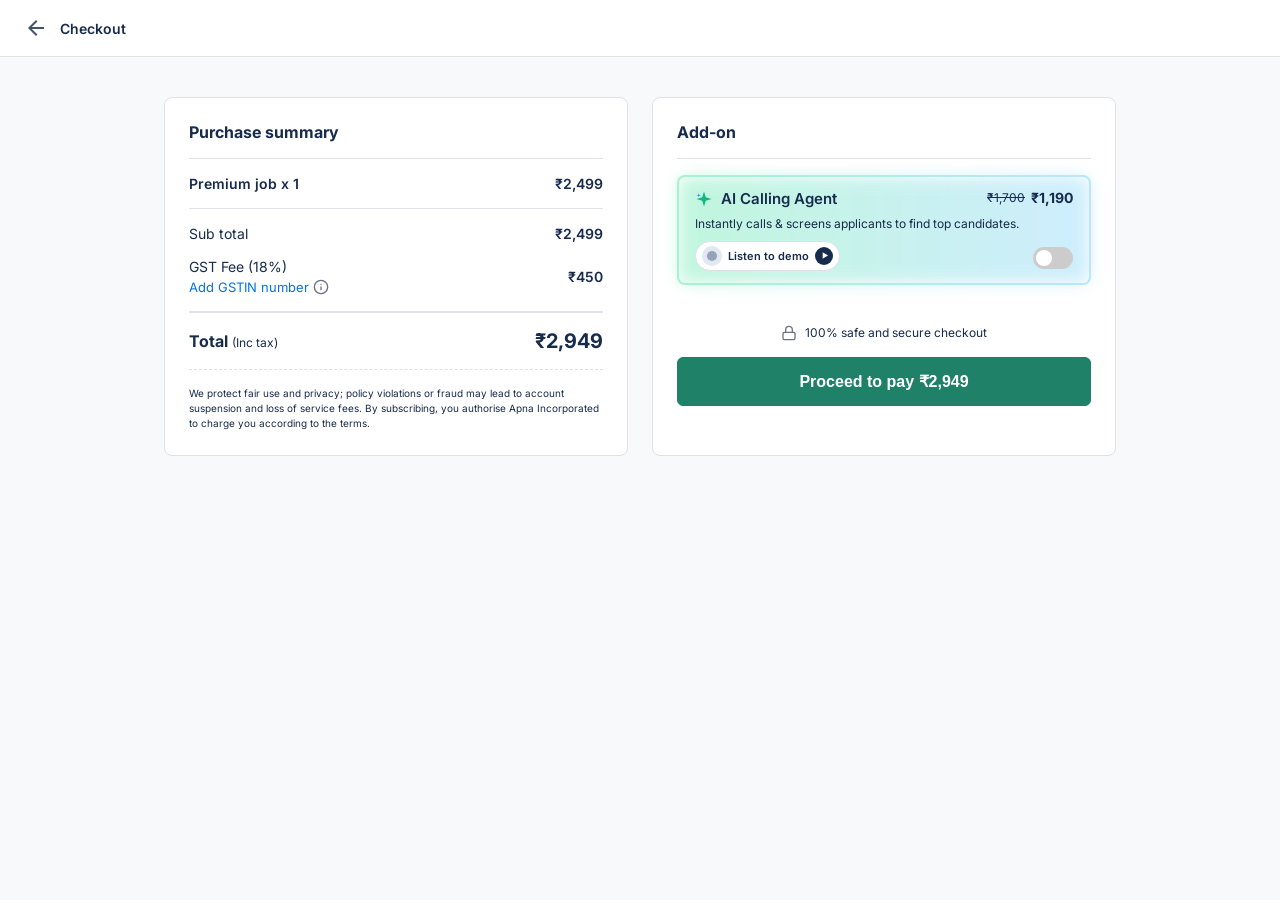
==== checkout.html @ 1deb3664 "Initial commit" ====
<!DOCTYPE html>
<html lang="en">
<head>
  <meta charset="UTF-8">
  <meta name="viewport" content="width=device-width, initial-scale=1.0">
  <title>Checkout | Apna</title>
  <link rel="stylesheet" href="style.css">
  <link href="https://fonts.googleapis.com/css2?family=Inter:wght@400;500;600;700&display=swap" rel="stylesheet">
</head>
<body class="bg-light">

  <!-- Minimal Top Navigation -->
  <nav class="top-nav minimal-nav">
    <div class="nav-left">
      <a href="index.html" class="back-link-minimal">
        <svg width="24" height="24" viewBox="0 0 24 24" fill="none" xmlns="http://www.w3.org/2000/svg">
          <path d="M20 11H7.83L13.42 5.41L12 4L4 12L12 20L13.41 18.59L7.83 13H20V11Z" fill="#42526E"/>
        </svg>
        <span class="nav-checkout-title">Checkout</span>
      </a>
    </div>
  </nav>

  <!-- Main Checkout Container -->
  <div class="checkout-wrapper">
    
    <div class="checkout-grid new-layout single-job-checkout">
      
      <!-- LEFT COLUMN: Purchase Summary -->
      <div class="checkout-left">
        <div class="purchase-summary-card">
          <h2 class="card-section-title">Purchase summary</h2>

          <div class="divider"></div>
          
          <div class="summary-content">
            <div class="line-item">
              <span id="summary-plan-name" class="bold-text">Premium job x 1</span>
              <span id="summary-plan-price" class="bold-text">₹2,499</span>
            </div>

            <div class="line-item hidden" id="summary-ai-addon">
              <span class="bold-text">AI Calling Agent</span>
              <span class="bold-text">₹1,190</span>
            </div>
            
            <div class="divider"></div>
            
            <div class="line-item">
              <span class="gray-text">Sub total</span>
              <span id="summary-subtotal" class="bold-text">₹2,499</span>
            </div>
            
            <div class="line-item tax-row">
              <div class="tax-label-col">
                <span class="gray-text">GST Fee (18%)</span>
                <div class="gst-link-row">
                  <a href="#" class="add-gst-link">Add GSTIN number</a>
                  <svg width="16" height="16" viewBox="0 0 24 24" fill="none" xmlns="http://www.w3.org/2000/svg">
                    <path d="M12 22C17.5228 22 22 17.5228 22 12C22 6.47715 17.5228 2 12 2C6.47715 2 2 6.47715 2 12C2 17.5228 6.47715 22 12 22Z" stroke="#6B7280" stroke-width="2" stroke-linecap="round" stroke-linejoin="round"/>
                    <path d="M12 16V12" stroke="#6B7280" stroke-width="2" stroke-linecap="round" stroke-linejoin="round"/>
                    <path d="M12 8H12.01" stroke="#6B7280" stroke-width="2" stroke-linecap="round" stroke-linejoin="round"/>
                  </svg>
                </div>
              </div>
              <span id="summary-tax" class="bold-text">₹450</span>
            </div>
            
            <div class="divider thick"></div>
            
            <div class="line-item total-row">
              <div class="total-label">Total <span class="inc-tax">(Inc tax)</span></div>
              <span id="summary-total" class="total-price">₹2,949</span>
            </div>
            
            <p class="disclaimer summary-disclaimer">
              We protect fair use and privacy; policy violations or fraud may lead to account suspension and loss of service fees. By subscribing, you authorise Apna Incorporated to charge you according to the terms.
            </p>
          </div>
        </div>
      </div>

      <!-- RIGHT COLUMN: Select Add-on -->
      <div class="checkout-right">
        <div class="addon-section-card">
          <h2 class="card-section-title">Add-on</h2>
          
          <div class="divider"></div>
          
          <!-- AI Add-on Box inside right column -->
          <div class="ai-addon-card" id="ai-addon-box">
            <!-- Row 1: Title & Price -->
            <div class="addon-top-row">
              <div class="addon-title-left">
                <svg width="18" height="18" viewBox="0 0 24 24" fill="none" xmlns="http://www.w3.org/2000/svg">
                  <path d="M12 2L14.4 9.6L22 12L14.4 14.4L12 22L9.6 14.4L2 12L9.6 9.6L12 2Z" fill="#10b981"/>
                  <path d="M5 4L5.6 6.4L8 7L5.6 7.6L5 10L4.4 7.6L2 7L4.4 6.4L5 4Z" fill="#3b82f6"/>
                </svg>
                <h3>AI Calling Agent</h3>
              </div>
              <div class="addon-price-block">
                <span class="addon-old-price">₹1,700</span>
                <span class="addon-price">₹1,190</span>
              </div>
            </div>

            <!-- Row 2: Description -->
            <p class="addon-desc">Instantly calls & screens applicants to find top candidates.</p>

            <!-- Row 3: Chips & Toggle Switch -->
            <div class="addon-bottom-row">
              <div class="audio-previews compact-previews">
                <div class="audio-pill">
                  <div class="audio-avatar">
                    <div class="avatar-circle"></div>
                  </div>
                  <div class="audio-info">
                    <div class="audio-lang">Listen to demo</div>
                  </div>
                  <div class="play-btn-mock">▶</div>
                </div>
              </div>
              
              <div class="addon-toggle">
                <label class="switch">
                  <input type="checkbox" id="ai-toggle-btn" onchange="toggleAIAddon()">
                  <span class="slider round"></span>
                </label>
              </div>
            </div>
          </div>

          <div class="secure-checkout">
            <svg width="16" height="16" viewBox="0 0 24 24" fill="none" xmlns="http://www.w3.org/2000/svg">
              <path d="M19 11H5C3.89543 11 3 11.8954 3 13V20C3 21.1046 3.89543 22 5 22H19C20.1046 22 21 21.1046 21 20V13C21 11.8954 20.1046 11 19 11Z" stroke="#6B7280" stroke-width="2" stroke-linecap="round" stroke-linejoin="round"/>
              <path d="M7 11V7C7 5.67392 7.52678 4.40215 8.46447 3.46447C9.40215 2.52678 10.6739 2 12 2C13.3261 2 14.5979 2.52678 15.5355 3.46447C16.4732 4.40215 17 5.67392 17 7V11" stroke="#6B7280" stroke-width="2" stroke-linecap="round" stroke-linejoin="round"/>
            </svg>
            100% safe and secure checkout
          </div>

          <button class="btn primary proceed-btn" id="proceed-btn">Proceed to pay ₹2,949</button>

        </div>
      </div>
    </div>

    <!-- Monthly Checkout Grid (Hidden by Default) -->
    <div class="checkout-grid new-layout monthly-checkout" style="display: none;">
      <!-- LEFT COLUMN -->
      <div class="checkout-left">
        <div class="purchase-summary-card">
          <div class="summary-header-monthly" style="display: flex; justify-content: space-between; align-items: center; margin-bottom: 16px;">
            <h2 class="card-section-title" style="margin-bottom: 0; padding-bottom: 0; border: none;">Purchase summary</h2>
          </div>

          <div class="divider" style="margin-top: 0;"></div>
          
          <div class="line-item monthly-plan-name" style="align-items: flex-start; margin-bottom: 16px;">
            <div class="plan-desc" style="display: flex; flex-direction: column; gap: 4px;">
              <span class="plan-title" style="font-weight: 600; color: var(--neutral-800);">Monthly plan</span>
              <span class="plan-subtext" style="font-size: 12px; color: var(--neutral-600);">(<span class="bold">1 active</span> job slot + <span class="bold">200 Database</span> credits for 30 days)</span>
            </div>
            <span class="item-price" id="monthly-base-price">₹2,499</span>
          </div>

          <div class="line-item discount-row" id="monthly-discount-row">
            <span style="color: var(--neutral-600);">Auto pay discount (5%)</span>
            <span class="item-price discount-val" id="monthly-discount-val" style="color: var(--core-green);"></span>
          </div>

          <div class="divider" style="margin: 16px 0;"></div>

          <div class="line-item">
            <span>Sub total</span>
            <span class="item-price" id="monthly-subtotal"></span>
          </div>

          <div class="line-item tax-row" style="margin-bottom: 4px;">
            <span>GST Fee (18%)</span>
            <span class="item-price" id="monthly-tax"></span>
          </div>
          <div class="gst-link">
            <a href="#">Add GSTIN number</a>
            <svg width="14" height="14" viewBox="0 0 24 24" fill="none" xmlns="http://www.w3.org/2000/svg">
              <path d="M12 22C17.5228 22 22 17.5228 22 12C22 6.47715 17.5228 2 12 2C6.47715 2 2 6.47715 2 12C2 17.5228 6.47715 22 12 22Z" stroke="#6B7280" stroke-width="2"/>
              <path d="M12 16V12M12 8H12.01" stroke="#6B7280" stroke-width="2" stroke-linecap="round"/>
            </svg>
          </div>

          <div class="divider"></div>

          <div class="line-item total-row">
            <span class="total-label">Total <span class="inc-tax">(Inc tax)</span></span>
            <span class="total-price" id="monthly-total"></span>
          </div>
          
          <p class="disclaimer summary-disclaimer text-center" style="font-size: 10px; color: var(--neutral-600);">
            We protect fair use and privacy; policy violations or fraud may lead to account suspension and loss of service fees. By subscribing, you authorise Apna Incorporated to charge you according to the terms.
          </p>

        </div>
      </div>

      <!-- RIGHT COLUMN -->
      <div class="checkout-right">
        <div class="addon-section-card">
          <h2 class="card-section-title">Select payment mode</h2>
          <div class="divider"></div>
          
          <div class="payment-mode-options" style="display: flex; flex-direction: column; gap: 12px;">
            <!-- Auto Pay Option -->
            <label class="payment-option" id="option-autopay" style="border: 1px solid var(--core-green); border-radius: 8px; padding: 12px 16px; display: flex; align-items: center; justify-content: space-between; cursor: pointer; background-color: #F8FCFA;">
              <div class="option-content">
                <div class="option-header" style="display: flex; align-items: center; gap: 8px; margin-bottom: 4px;">
                  <span class="option-title" style="display: flex; align-items: center; gap: 6px; font-weight: 600; font-size: 14px; color: var(--neutral-800);">
                    <svg width="16" height="16" viewBox="0 0 24 24" fill="none" stroke="currentColor" stroke-width="2"><path d="M3 12a9 9 0 1 0 9-9 9.75 9.75 0 0 0-6.74 2.74L3 8"/><path d="M3 3v5h5"/></svg>
                    Auto pay
                  </span>
                  <span class="badge green" style="background-color: var(--core-green); color: white; padding: 2px 8px; border-radius: 12px; font-size: 10px; font-weight: 600; display: flex; align-items: center; gap: 4px;">
                    <svg width="10" height="10" viewBox="0 0 24 24" fill="none" stroke="currentColor" stroke-width="2"><path d="M12 2l3.09 6.26L22 9.27l-5 4.87 1.18 6.88L12 17.77l-6.18 3.25L7 14.14 2 9.27l6.91-1.01L12 2z"/></svg>
                    Extra 5% off
                  </span>
                </div>
                <div class="option-subtext" style="font-size: 12px; color: var(--neutral-500);">Uninterrupted hiring</div>
              </div>
              <input type="radio" name="payment-mode" value="autopay" checked onchange="updateMonthlyTotals()" style="width: 20px; height: 20px; accent-color: var(--core-green);">
            </label>

            <!-- One Time Option -->
            <label class="payment-option" id="option-onetime" style="border: 1px solid var(--neutral-200); border-radius: 8px; padding: 12px 16px; display: flex; align-items: center; justify-content: space-between; cursor: pointer;">
              <div class="option-content">
                <div class="option-header" style="margin-bottom: 4px;">
                  <span class="option-title" style="display: flex; align-items: center; gap: 6px; font-weight: 600; font-size: 14px; color: var(--neutral-800);">
                    <span style="font-family: monospace; font-size: 14px;">₹</span> One-time
                  </span>
                </div>
                <div class="option-subtext" style="font-size: 12px; color: var(--neutral-500);">Expires after 30 days</div>
              </div>
              <input type="radio" name="payment-mode" value="onetime" onchange="updateMonthlyTotals()" style="width: 20px; height: 20px; accent-color: var(--core-green);">
            </label>
          </div>

          <div class="secure-checkout">
            <svg width="16" height="16" viewBox="0 0 24 24" fill="none" xmlns="http://www.w3.org/2000/svg">
              <path d="M19 11H5C3.89543 11 3 11.8954 3 13V20C3 21.1046 3.89543 22 5 22H19C20.1046 22 21 21.1046 21 20V13C21 11.8954 20.1046 11 19 11Z" stroke="#6B7280" stroke-width="2" stroke-linecap="round" stroke-linejoin="round"/>
              <path d="M7 11V7C7 5.67392 7.52678 4.40215 8.46447 3.46447C9.40215 2.52678 10.6739 2 12 2C13.3261 2 14.5979 2.52678 15.5355 3.46447C16.4732 4.40215 17 5.67392 17 7V11" stroke="#6B7280" stroke-width="2" stroke-linecap="round" stroke-linejoin="round"/>
            </svg>
            100% safe and secure checkout
          </div>

          <button class="btn primary proceed-btn" id="monthly-proceed-btn">Subscribe ₹2,802 /month</button>

          <!-- Auto Renew Box -->
          <div class="auto-renew-box" id="monthly-autorenew-box">
            <div style="border-top: 1px dashed var(--neutral-200); margin: 16px 0 20px;"></div>
            <p class="renew-text" style="font-size: 11px; color: var(--neutral-600); margin-bottom: 16px; text-align: center;">
              Your plan will automatically renew on <span id="renew-date" class="bold" style="color: var(--neutral-800);"></span><br> for <span class="bold" id="renew-amount" style="color: var(--neutral-800);"></span> /month (inc. GST)
            </p>
            <div class="renew-icons" style="display: flex; justify-content: center; gap: 16px; font-size: 10px; color: var(--neutral-500);">
              <div class="renew-icon-item" style="display: flex; align-items: center; gap: 4px;">
                <svg width="12" height="12" viewBox="0 0 24 24" fill="none" stroke="currentColor" stroke-width="2"><path d="M3 12a9 9 0 1 0 9-9 9.75 9.75 0 0 0-6.74 2.74L3 8"/><path d="M3 3v5h5"/></svg>
                Auto-renew
              </div>
              <div class="renew-icon-item" style="display: flex; align-items: center; gap: 4px;">
                <svg width="12" height="12" viewBox="0 0 24 24" fill="none" stroke="currentColor" stroke-width="2"><path d="M4 4h16c1.1 0 2 .9 2 2v12c0 1.1-.9 2-2 2H4c-1.1 0-2-.9-2-2V6c0-1.1.9-2 2-2z"/><polyline points="22,6 12,13 2,6"/></svg>
                Renewal reminder
              </div>
              <div class="renew-icon-item" style="display: flex; align-items: center; gap: 4px;">
                <svg width="12" height="12" viewBox="0 0 24 24" fill="none" stroke="currentColor" stroke-width="2"><circle cx="12" cy="12" r="10"/><line x1="4.93" y1="4.93" x2="19.07" y2="19.07"/></svg>
                Stop or cancel anytime
              </div>
            </div>
          </div>
        </div>
      </div>
    </div>

  </div>

  <script src="checkout.js"></script>
</body>
</html>
---- style.css ----
@import url('https://fonts.googleapis.com/css2?family=Inter:wght@400;600;700&display=swap');

:root {
  /* Colors */
  --neutral-800: #172B4D;
  --neutral-700: #42526E;
  --neutral-400: #B3BAC5;
  --neutral-300: #C1C7D0;
  --neutral-200: #DFE1E6;
  --neutral-000: #FFFFFF;
  --surface-disabled: #F4F2F6;
  --core-green: #1F8268;
  --green-100: #BDE9DD;
  --blue-500: #0074E8;
  --font-family: 'Inter', sans-serif;
}

* {
  box-sizing: border-box;
  margin: 0;
  padding: 0;
}

body {
  font-family: var(--font-family);
  background-color: #F8F9FA;
  display: flex;
  flex-direction: column;
  align-items: center;
  min-height: 100vh;
  color: var(--neutral-800);
}

.container {
  max-width: 1440px;
  width: 100%;
  padding: 24px;
}

.header {
  font-size: 20px;
  font-weight: 600;
  margin-bottom: 24px;
}

.plan-section {
  display: flex;
  gap: 16px;
  align-items: stretch;
}

/* Base Wrapper Styles (Applies to both Single Job & Monthly) */
.wrapper-box {
  border-radius: 12px;
  display: flex;
  flex-direction: column;
  position: relative;
  overflow: hidden;
}

.wrapper-header {
  height: 44px;
  display: flex;
  align-items: center;
  padding: 0 16px;
  flex-shrink: 0;
}

.wrapper-body {
  flex: 1;
  display: flex;
  padding: 0 8px 8px 8px; /* 8px padding around the cards at the bottom/sides */
}

/* Single Jobs Specifics */
.single-jobs-wrapper {
  flex: 3;
  border: 1px solid var(--green-100);
  background: url('assets/bg-graphic.png') no-repeat center center;
  background-size: cover;
  background-color: #EAF7F3; /* Fallback light green */
}

.single-jobs-header {
  gap: 8px;
  font-size: 14px;
  font-weight: 600;
}

.single-jobs-header img {
  width: 20px;
  height: 20px;
}

.single-jobs-cards {
  display: flex;
  gap: 8px; /* Gap between the 3 cards */
  width: 100%;
}

/* Monthly Plan Specifics */
.monthly-wrapper {
  flex: 1;
  background: linear-gradient(180deg, #15101F 0%, #0E0A18 40%, #07050C 100%);
  box-shadow: 0 10px 30px rgba(0,0,0,0.1);
}

.monthly-header {
  padding-left: 12px;
}
.monthly-header img {
  height: 20px;
}

/* The White Card */
.card {
  flex: 1;
  background-color: var(--neutral-000);
  border-radius: 8px;
  padding: 24px 16px 16px;
  display: flex;
  flex-direction: column;
  position: relative;
  transition: transform 0.2s, box-shadow 0.2s;
}

/* Card Borders */
.card.bordered {
  border: 1px solid var(--neutral-200);
}
.card.premium {
  border: 2px solid var(--core-green);
}

/* Card Content */
.card-title {
  font-size: 16px;
  font-weight: 600;
  margin-bottom: 8px;
}

.card-price {
  font-size: 28px;
  font-weight: 600;
  line-height: 36px;
  margin-bottom: 16px;
  display: flex;
  align-items: baseline;
}

.card-price .asterisk {
  font-size: 18px;
}

.monthly-price-suffix {
  font-size: 12px;
  font-weight: 400;
  color: #5e6c84;
  margin-left: 4px;
}

/* Buttons */
.btn {
  width: 100%;
  padding: 10px 24px;
  border-radius: 8px;
  font-size: 14px;
  font-weight: 600;
  text-align: center;
  cursor: pointer;
  margin-bottom: 24px;
  border: 1px solid var(--neutral-400);
  background-color: transparent;
  color: var(--neutral-800);
  transition: all 0.2s;
}

.btn:hover {
  background-color: #f4f5f7;
}

.card.premium .btn {
  background-color: var(--core-green);
  border-color: var(--core-green);
  color: var(--neutral-000);
}

.card.premium .btn:hover {
  background-color: #176852;
}

.btn.primary {
  background-color: var(--core-green);
  border-color: var(--core-green);
  color: var(--neutral-000);
}
.btn.primary:hover {
  background-color: #176852;
}

/* Features List */
.features {
  list-style: none;
  display: flex;
  flex-direction: column;
  gap: 12px;
  flex: 1;
  padding-top: 24px;
  border-top: 1px solid var(--neutral-200);
}

.feature {
  display: flex;
  align-items: flex-start;
  gap: 12px;
  font-size: 14px;
  line-height: 20px;
  color: var(--neutral-700);
}

.feature.disabled {
  color: var(--neutral-400);
}

.feature img.icon {
  width: 20px;
  height: 20px;
  flex-shrink: 0;
}

.feature-text {
  display: flex;
  align-items: center;
  gap: 4px;
  flex-wrap: wrap;
}
.feature-text img.inline-icon {
  width: 14px;
  height: 14px;
}
.feature-text .bold {
  font-weight: 600;
}
.feature-text .italic {
  font-style: italic;
}

/* Monthly specifics */
.note {
  font-size: 14px;
  color: var(--neutral-700);
  border-top: 1px solid var(--surface-disabled);
  padding-top: 12px;
  margin-top: 12px;
}

.explore-link {
  color: var(--blue-500);
  text-decoration: underline;
  font-size: 14px;
  text-align: center;
  margin-top: 16px;
  display: block;
  cursor: pointer;
}

/* Top Navigation */
.top-nav {
  display: flex;
  justify-content: space-between;
  align-items: center;
  padding: 16px 24px;
  background-color: var(--neutral-000);
  border-bottom: 1px solid var(--neutral-200);
  width: 100%;
}

.nav-left, .nav-right {
  display: flex;
  align-items: center;
  gap: 8px;
  font-weight: 600;
  font-size: 14px;
  color: var(--neutral-800);
  cursor: pointer;
}

.nav-center {
  display: flex;
  align-items: center;
  gap: 12px;
}

.step {
  display: flex;
  align-items: center;
  justify-content: center;
  width: 24px;
  height: 24px;
  border-radius: 50%;
  font-size: 12px;
  font-weight: 600;
}

.step.completed {
  background-color: #EAF7F3;
  color: var(--core-green);
}

.step.active {
  background-color: var(--neutral-700);
  color: var(--neutral-000);
}

.step img {
  width: 14px;
  height: 14px;
}

.step-line {
  width: 32px;
  height: 2px;
  background-color: var(--neutral-200);
}

.step-text {
  font-size: 14px;
  font-weight: 600;
  color: var(--neutral-800);
  margin-left: 4px;
}

/* Trust Section */
.trust-section {
  margin-top: 48px;
  display: flex;
  flex-direction: column;
  align-items: flex-start;
  width: 100%;
}

.trust-title {
  font-size: 14px;
  color: var(--blue-500);
  margin-bottom: 16px;
}
.trust-title .bold {
  font-weight: 600;
}

.trust-logos {
  display: flex;
  align-items: center;
  gap: 32px;
  flex-wrap: wrap;
}

.trust-logos img {
  height: 32px;
  object-fit: contain;
  filter: grayscale(100%);
  opacity: 0.7;
  transition: all 0.2s;
}

.trust-logos img:hover {
  filter: grayscale(0%);
  opacity: 1;
}

/* Modal Styles */
.modal-overlay {
  position: fixed;
  top: 0;
  left: 0;
  width: 100vw;
  height: 100vh;
  background-color: rgba(0, 0, 0, 0.4);
  display: flex;
  justify-content: center;
  align-items: center;
  z-index: 1000;
  opacity: 0;
  pointer-events: none;
  transition: opacity 0.3s;
}

.modal-overlay.show {
  opacity: 1;
  pointer-events: auto;
}

.modal-content {
  background-color: #F3FAFA;
  border-radius: 12px;
  padding: 24px 32px;
  width: 100%;
  max-width: 600px;
  position: relative;
  box-shadow: 0 10px 40px rgba(0, 0, 0, 0.1);
  transform: translateY(20px);
  transition: transform 0.3s;
}

.modal-overlay.show .modal-content {
  transform: translateY(0);
}

.modal-close {
  position: absolute;
  top: 16px;
  right: 16px;
  cursor: pointer;
  padding: 4px;
}

.modal-title {
  font-size: 18px;
  font-weight: 600;
  color: var(--neutral-800);
  margin-bottom: 24px;
}
.modal-title .save-text {
  color: var(--core-green);
}

.modal-subtitle {
  font-size: 14px;
  color: var(--neutral-700);
  margin-bottom: 24px;
}
.modal-subtitle strong {
  color: var(--neutral-800);
}

.upsell-cards {
  display: flex;
  flex-direction: column;
  gap: 12px;
  margin-bottom: 24px;
}

.upsell-card {
  flex: 1;
  background-color: var(--neutral-000);
  border: 1px solid var(--neutral-300);
  border-radius: 8px;
  padding: 16px 24px;
  cursor: pointer;
  display: flex;
  flex-direction: row;
  justify-content: space-between;
  align-items: center;
  transition: all 0.2s;
  position: relative;
}

.upsell-card.active {
  border: 2px solid var(--blue-500);
  background-color: var(--neutral-000);
}

.upsell-desc-row {
  display: flex;
  align-items: center;
  gap: 8px;
  order: 1;
}

.upsell-desc {
  font-size: 16px;
  font-weight: 600;
  color: var(--neutral-800);
}

.upsell-price-row {
  display: flex;
  align-items: center;
  gap: 12px;
  order: 2;
}

.upsell-price {
  font-size: 20px;
  font-weight: 700;
  color: var(--neutral-800);
}

.upsell-old-price {
  font-size: 14px;
  font-weight: 400;
  color: var(--neutral-400);
  text-decoration: line-through;
}

.upsell-tag {
  background-color: #FBEA9D;
  color: var(--neutral-800);
  font-size: 12px;
  font-weight: 600;
  padding: 4px 10px;
  border-radius: 12px;
}

.modal-continue-btn {
  margin-bottom: 0;
  width: auto;
  float: right;
  min-width: 200px;
}

/* =========================================
   CHECKOUT PAGE STYLES (REDESIGN)
   ========================================= */

body.bg-light {
  background-color: #f8f9fa;
}

.minimal-nav {
  background-color: white;
  border-bottom: 1px solid var(--neutral-200);
}

.back-link-minimal {
  display: flex;
  align-items: center;
  gap: 12px;
  text-decoration: none;
}

.nav-checkout-title {
  font-size: 14px;
  font-weight: 600;
  color: var(--neutral-800);
}

.checkout-wrapper {
  max-width: 1000px;
  margin: 0 auto;
  padding: 40px 24px;
  width: 100%;
}



.checkout-grid.new-layout {
  display: grid;
  grid-template-columns: 1fr 1fr;
  gap: 24px;
  align-items: stretch;
}

/* Base Card Style */
.purchase-summary-card, .addon-section-card {
  background: white;
  border: 1px solid var(--neutral-200);
  border-radius: 8px;
  padding: 24px;
  height: 100%;
  box-sizing: border-box;
  display: flex;
  flex-direction: column;
}

/* Left Column: Purchase Summary */
.card-section-title {
  font-size: 16px;
  font-weight: 700;
  margin: 0;
  color: var(--neutral-900);
}

.line-item {
  display: flex;
  justify-content: space-between;
  align-items: center;
  margin-bottom: 16px;
  font-size: 14px;
  color: var(--neutral-800);
}

.line-item.hidden {
  display: none;
}

.bold-text {
  font-weight: 600;
}

.gray-text {
  color: var(--neutral-600);
}

.divider {
  height: 1px;
  background-color: var(--neutral-200);
  margin: 16px 0;
}

.divider.thick {
  height: 2px;
}

.tax-label-col {
  display: flex;
  flex-direction: column;
  gap: 4px;
}

.gst-link-row {
  display: flex;
  align-items: center;
  gap: 4px;
}

.add-gst-link {
  font-size: 13px;
  color: var(--blue-500);
  text-decoration: none;
}

.total-row {
  align-items: center;
  margin-bottom: 0;
}

.total-label {
  font-size: 16px;
  font-weight: 700;
}

.total-label .inc-tax {
  font-size: 12px;
  font-weight: 400;
  color: var(--neutral-500);
}

.total-price {
  font-size: 20px;
  font-weight: 700;
  color: var(--neutral-800);
}

/* Right Column: Select Add-on */

.secure-checkout {
  display: flex;
  align-items: center;
  justify-content: center;
  gap: 8px;
  font-size: 12px;
  color: var(--neutral-500);
  margin: 24px 0 16px;
}

.proceed-btn {
  width: 100%;
  padding: 14px;
  font-size: 16px;
  font-weight: 600;
  background-color: #2e8b57; /* Matches the green in the screenshot */
  border-radius: 6px;
  margin-bottom: 16px;
}

.disclaimer {
  font-size: 10px;
  color: var(--neutral-500);
  text-align: center;
  line-height: 1.5;
  margin: 0;
}

.summary-disclaimer {
  text-align: left;
  margin-top: 16px;
  border-top: 1px dashed var(--neutral-200);
  padding-top: 16px;
}

/* AI Addon Card (Reused from before) */
.ai-addon-card {
  position: relative;
  z-index: 1;
  border-radius: 8px;
  padding: 12px 16px;
  margin-bottom: 16px;
  
  /* Subtle moving gradient border */
  border: 2px solid transparent;
  background: 
    linear-gradient(white, white) padding-box,
    linear-gradient(90deg, #a7f3d0, #bae6fd, #a7f3d0) border-box;
  background-size: 100% 100%, 200% 100%;
  animation: moveBorder 4s linear infinite;
  
  transition: transform 0.2s ease, border-color 0.3s ease;
}

/* Gradient Shadow Animation */
.ai-addon-card::before {
  content: "";
  position: absolute;
  top: 0; left: 0; right: 0; bottom: 0;
  border-radius: 8px;
  background: linear-gradient(90deg, #a7f3d0, #bae6fd, #a7f3d0);
  background-size: 200% 100%;
  z-index: -1;
  filter: blur(8px);
  opacity: 0.7; /* subtle glow */
  animation: moveBorder 4s linear infinite;
  transition: background 0.3s ease;
}

@keyframes moveBorder {
  0% { background-position: 0% 0, 0% 0; }
  100% { background-position: 0% 0, 200% 0; }
}

.ai-addon-card.active-addon {
  border-color: #10b981;
  background: 
    linear-gradient(#F8FCFA, #F8FCFA) padding-box,
    linear-gradient(90deg, #a7f3d0, #bae6fd, #a7f3d0) border-box;
}

.addon-top-row {
  display: flex;
  justify-content: space-between;
  align-items: flex-start;
  margin-bottom: 8px;
}

.addon-title-left {
  display: flex;
  align-items: center;
  gap: 8px;
}

.addon-title-left h3 {
  font-size: 15px;
  font-weight: 600;
  margin: 0;
  color: var(--neutral-800);
}

.addon-bottom-row {
  display: flex;
  justify-content: space-between;
  align-items: center;
  margin-top: 12px;
}

.addon-price-block {
  display: flex;
  align-items: center;
  gap: 6px;
}

.addon-old-price {
  font-size: 12px;
  text-decoration: line-through;
  color: var(--neutral-500);
}

.addon-tag {
  background-color: #E2E8F0;
  color: var(--neutral-800);
  font-size: 10px;
  font-weight: 600;
  padding: 2px 6px;
  border-radius: 12px;
}

.addon-price {
  font-size: 14px;
  font-weight: 700;
  color: var(--neutral-800);
}

.addon-desc {
  font-size: 12px;
  color: var(--neutral-600);
  margin: 0;
  line-height: 1.4;
}

/* Toggle Switch */
.switch {
  position: relative;
  display: inline-block;
  width: 40px;
  height: 22px;
}
.switch input {
  opacity: 0;
  width: 0;
  height: 0;
}
.slider {
  position: absolute;
  cursor: pointer;
  top: 0;
  left: 0;
  right: 0;
  bottom: 0;
  background-color: #ccc;
  transition: .4s;
}
.slider:before {
  position: absolute;
  content: "";
  height: 16px;
  width: 16px;
  left: 3px;
  bottom: 3px;
  background-color: white;
  transition: .4s;
}
input:checked + .slider {
  background-color: var(--core-green);
}
input:checked + .slider:before {
  transform: translateX(18px);
}
.slider.round {
  border-radius: 22px;
}
.slider.round:before {
  border-radius: 50%;
}

/* Audio Previews */
.audio-previews {
  display: flex;
  gap: 12px;
  margin-bottom: 16px;
  flex-wrap: wrap;
}

.compact-previews {
  margin-bottom: 0;
  margin-top: -4px;
}

.audio-pill {
  display: flex;
  align-items: center;
  gap: 6px;
  border: 1px solid var(--neutral-200);
  border-radius: 40px;
  padding: 4px 6px;
  background-color: white;
}

.audio-avatar {
  width: 20px;
  height: 20px;
  background-color: #E2E8F0;
  border-radius: 50%;
  display: flex;
  justify-content: center;
  align-items: center;
}
.avatar-circle {
  width: 10px;
  height: 10px;
  background-color: #94A3B8;
  border-radius: 50%;
}

.audio-info {
  display: flex;
  flex-direction: column;
}

.audio-lang {
  font-size: 11px;
  font-weight: 600;
  color: var(--neutral-800);
}

.audio-time {
  font-size: 10px;
  color: var(--neutral-500);
}

.play-btn-mock {
  width: 18px;
  height: 18px;
  background-color: var(--neutral-800);
  color: white;
  border-radius: 50%;
  display: flex;
  justify-content: center;
  align-items: center;
  font-size: 7px;
  padding-left: 2px;
  cursor: pointer;
}

/* Addon Benefits */
.addon-benefits-row {
  display: grid;
  grid-template-columns: repeat(3, 1fr);
  gap: 8px;
  border-top: 1px solid var(--neutral-200);
  padding-top: 16px;
}

.addon-benefit {
  display: flex;
  flex-direction: column;
  gap: 2px;
  font-size: 11px;
  color: var(--neutral-600);
}

.addon-benefit strong {
  font-size: 12px;
  color: var(--neutral-800);
}

.addon-benefit.border-left {
  border-left: 1px solid var(--neutral-200);
  padding-left: 8px;
}
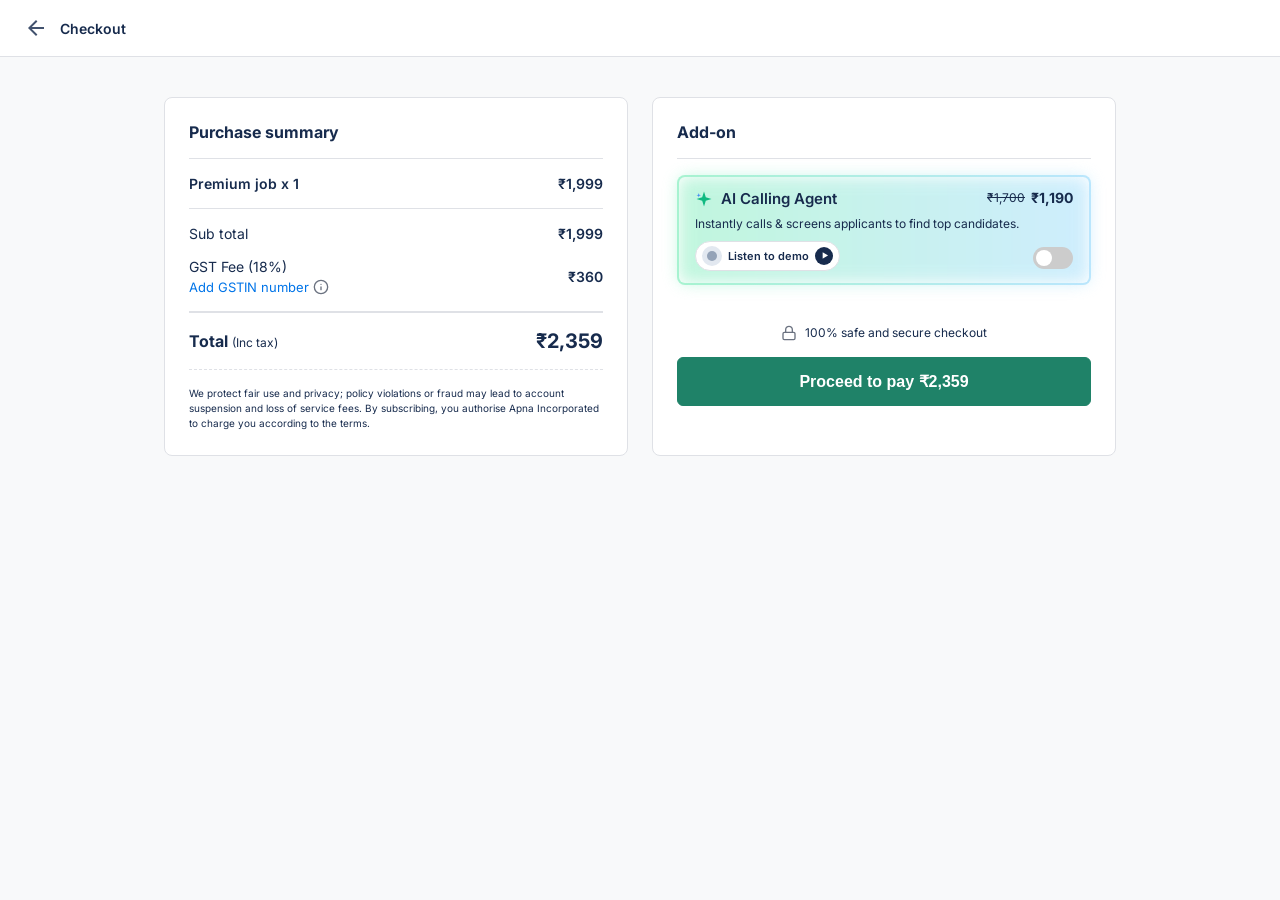
==== commit 5fb7f612: "Show actual full amount for 4 and 8 jobs and add Bulk discount as separate line item" ====
--- a/checkout.html
+++ b/checkout.html
@@ -36,7 +36,13 @@
           <div class="summary-content">
             <div class="line-item">
               <span id="summary-plan-name" class="bold-text">Premium job x 1</span>
-              <span id="summary-plan-price" class="bold-text">₹2,499</span>
+              <span id="summary-plan-price" class="bold-text">₹1,999</span>
+            </div>
+
+            <!-- Bulk Discount Line Item -->
+            <div class="line-item hidden" id="summary-bulk-discount">
+              <span class="gray-text">Bulk discount</span>
+              <span id="summary-discount-val" class="bold-text" style="color: var(--core-green);">-₹0</span>
             </div>
 
             <div class="line-item hidden" id="summary-ai-addon">
@@ -48,7 +54,7 @@
             
             <div class="line-item">
               <span class="gray-text">Sub total</span>
-              <span id="summary-subtotal" class="bold-text">₹2,499</span>
+              <span id="summary-subtotal" class="bold-text">₹1,999</span>
             </div>
             
             <div class="line-item tax-row">
@@ -63,14 +69,14 @@
                   </svg>
                 </div>
               </div>
-              <span id="summary-tax" class="bold-text">₹450</span>
+              <span id="summary-tax" class="bold-text">₹360</span>
             </div>
             
             <div class="divider thick"></div>
             
             <div class="line-item total-row">
               <div class="total-label">Total <span class="inc-tax">(Inc tax)</span></div>
-              <span id="summary-total" class="total-price">₹2,949</span>
+              <span id="summary-total" class="total-price">₹2,359</span>
             </div>
             
             <p class="disclaimer summary-disclaimer">
@@ -98,6 +104,7 @@
                 </svg>
                 <h3>AI Calling Agent</h3>
               </div>
+
               <div class="addon-price-block">
                 <span class="addon-old-price">₹1,700</span>
                 <span class="addon-price">₹1,190</span>
@@ -138,7 +145,7 @@
             100% safe and secure checkout
           </div>
 
-          <button class="btn primary proceed-btn" id="proceed-btn">Proceed to pay ₹2,949</button>
+          <button class="btn primary proceed-btn" id="proceed-btn">Proceed to pay ₹2,359</button>
 
         </div>
       </div>
--- a/style.css
+++ b/style.css
@@ -107,9 +107,10 @@
 
 .monthly-header {
   padding-left: 12px;
+  padding-top: 4px;
 }
 .monthly-header img {
-  height: 20px;
+  height: 18px;
 }
 
 /* The White Card */
@@ -121,7 +122,12 @@
   display: flex;
   flex-direction: column;
   position: relative;
-  transition: transform 0.2s, box-shadow 0.2s;
+  transition: background-color 0.2s ease;
+  cursor: pointer;
+}
+
+.card:hover {
+  background-color: #FAFBFC;
 }
 
 /* Card Borders */
@@ -170,13 +176,14 @@
   cursor: pointer;
   margin-bottom: 24px;
   border: 1px solid var(--neutral-400);
-  background-color: transparent;
+  background-color: var(--neutral-000);
   color: var(--neutral-800);
   transition: all 0.2s;
 }
 
 .btn:hover {
-  background-color: #f4f5f7;
+  background-color: var(--neutral-000);
+  border-color: var(--neutral-700);
 }
 
 .card.premium .btn {
@@ -258,7 +265,7 @@
   color: var(--blue-500);
   text-decoration: underline;
   font-size: 14px;
-  text-align: center;
+  text-align: left;
   margin-top: 16px;
   display: block;
   cursor: pointer;
@@ -335,7 +342,7 @@
   margin-top: 48px;
   display: flex;
   flex-direction: column;
-  align-items: flex-start;
+  align-items: center;
   width: 100%;
 }
 
@@ -343,6 +350,7 @@
   font-size: 14px;
   color: var(--blue-500);
   margin-bottom: 16px;
+  text-align: center;
 }
 .trust-title .bold {
   font-weight: 600;
@@ -351,6 +359,7 @@
 .trust-logos {
   display: flex;
   align-items: center;
+  justify-content: center;
   gap: 32px;
   flex-wrap: wrap;
 }
@@ -375,7 +384,9 @@
   left: 0;
   width: 100vw;
   height: 100vh;
-  background-color: rgba(0, 0, 0, 0.4);
+  background-color: rgba(0, 0, 0, 0.6);
+  backdrop-filter: blur(4px);
+  -webkit-backdrop-filter: blur(4px);
   display: flex;
   justify-content: center;
   align-items: center;
@@ -391,7 +402,7 @@
 }
 
 .modal-content {
-  background-color: #F3FAFA;
+  background-color: #FFFFFF;
   border-radius: 12px;
   padding: 24px 32px;
   width: 100%;
@@ -926,3 +937,75 @@
   border-left: 1px solid var(--neutral-200);
   padding-left: 8px;
 }
+
+/* Cross-sell Modal Styles */
+.cross-sell-modal {
+  max-width: 900px;
+  width: 90%;
+}
+
+.cross-sell-container {
+  display: flex;
+  gap: 16px;
+  justify-content: center;
+  align-items: stretch;
+}
+
+.cross-sell-container .wrapper-container {
+  flex: 1;
+  display: flex;
+  flex-direction: column;
+}
+
+.cross-sell-container .wrapper-body {
+  flex: 1;
+  display: flex;
+  flex-direction: column;
+}
+
+.cross-sell-container .card {
+  flex: 1;
+  display: flex;
+  flex-direction: column;
+}
+
+.cross-sell-container .btn {
+  margin-top: auto;
+}
+
+.cross-sell-container .single-jobs-container {
+  background-color: #F0FDF4; /* Faint green */
+  border: 1px solid #d1fae5;
+  border-radius: 12px;
+}
+
+.cross-sell-container .monthly-wrapper {
+  background-color: #221C2B;
+  border-radius: 12px;
+}
+
+.cross-sell-container .single-jobs-header {
+  border-bottom: none;
+}
+
+.cross-sell-container .monthly-header {
+  border-bottom: none;
+}
+
+@media (max-width: 768px) {
+  .cross-sell-container {
+    flex-direction: column;
+  }
+}
+
+/* Old User Pricing Toggle Logic */
+.strikethrough-price, .old-user-price { display: none; }
+.old-user-active .strikethrough-price, .old-user-active .old-user-price { display: inline; }
+.old-user-active .new-user-price { display: none; }
+.strikethrough-price {
+  text-decoration: line-through;
+  color: var(--neutral-600);
+  font-size: 14px;
+  font-weight: 500;
+  margin-left: 12px;
+}
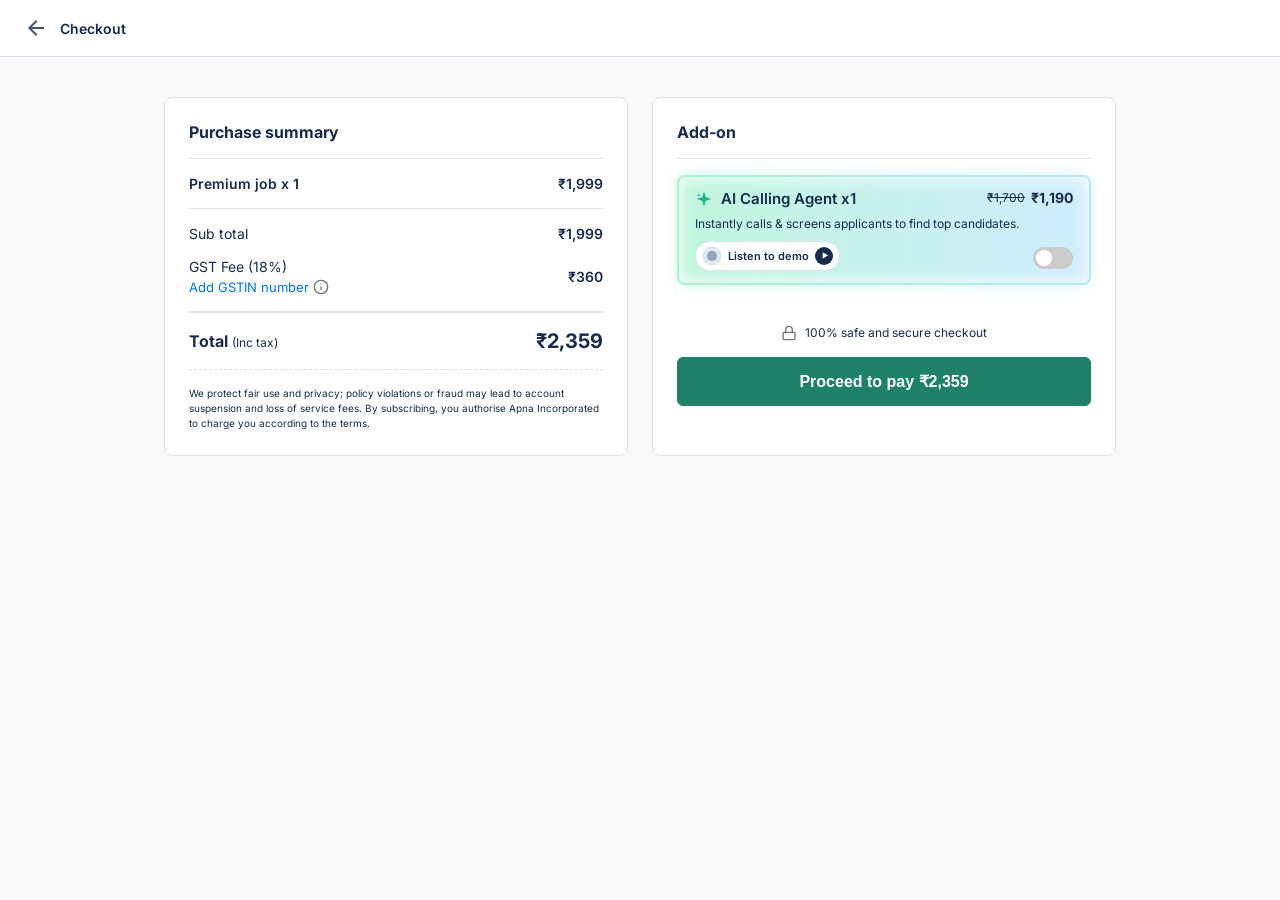
==== commit 343b445c: "Update AI Calling Agent label to AI Calling Agent x1" ====
--- a/checkout.html
+++ b/checkout.html
@@ -46,7 +46,7 @@
             </div>
 
             <div class="line-item hidden" id="summary-ai-addon">
-              <span class="bold-text">AI Calling Agent</span>
+              <span class="bold-text">AI Calling Agent x1</span>
               <span class="bold-text">₹1,190</span>
             </div>
             
@@ -102,7 +102,7 @@
                   <path d="M12 2L14.4 9.6L22 12L14.4 14.4L12 22L9.6 14.4L2 12L9.6 9.6L12 2Z" fill="#10b981"/>
                   <path d="M5 4L5.6 6.4L8 7L5.6 7.6L5 10L4.4 7.6L2 7L4.4 6.4L5 4Z" fill="#3b82f6"/>
                 </svg>
-                <h3>AI Calling Agent</h3>
+                <h3>AI Calling Agent x1</h3>
               </div>
 
               <div class="addon-price-block">
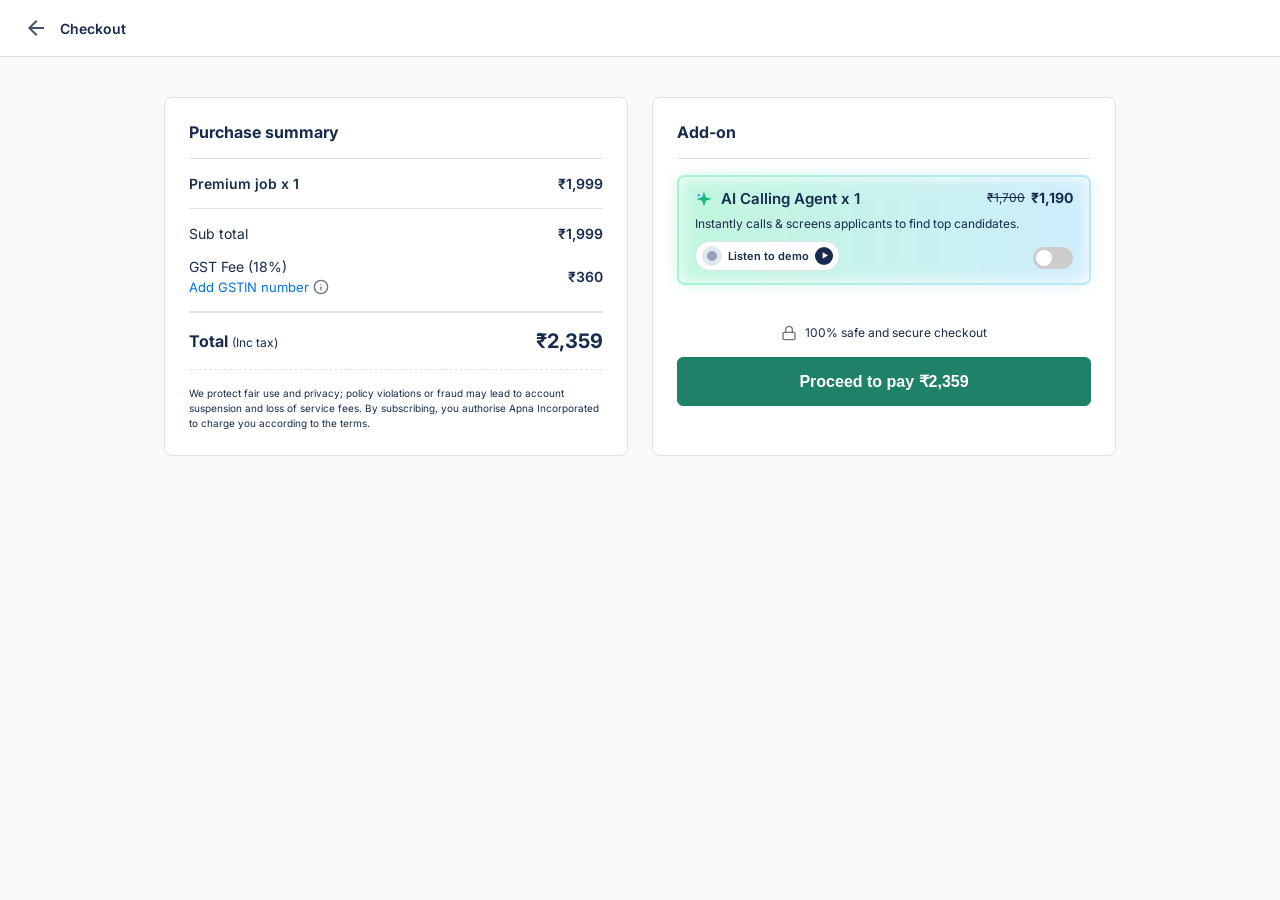
==== commit 40e258a3: "Update AI Calling Agent label formatting to AI Calling Agent x 1" ====
--- a/checkout.html
+++ b/checkout.html
@@ -46,7 +46,7 @@
             </div>
 
             <div class="line-item hidden" id="summary-ai-addon">
-              <span class="bold-text">AI Calling Agent x1</span>
+              <span class="bold-text">AI Calling Agent x 1</span>
               <span class="bold-text">₹1,190</span>
             </div>
             
@@ -102,7 +102,7 @@
                   <path d="M12 2L14.4 9.6L22 12L14.4 14.4L12 22L9.6 14.4L2 12L9.6 9.6L12 2Z" fill="#10b981"/>
                   <path d="M5 4L5.6 6.4L8 7L5.6 7.6L5 10L4.4 7.6L2 7L4.4 6.4L5 4Z" fill="#3b82f6"/>
                 </svg>
-                <h3>AI Calling Agent x1</h3>
+                <h3>AI Calling Agent x 1</h3>
               </div>
 
               <div class="addon-price-block">
--- a/style.css
+++ b/style.css
@@ -41,6 +41,7 @@
   font-size: 20px;
   font-weight: 600;
   margin-bottom: 24px;
+  text-align: center;
 }
 
 .plan-section {
@@ -367,8 +368,8 @@
 .trust-logos img {
   height: 32px;
   object-fit: contain;
-  filter: grayscale(100%);
-  opacity: 0.7;
+  filter: grayscale(0%);
+  opacity: 1;
   transition: all 0.2s;
 }
 
